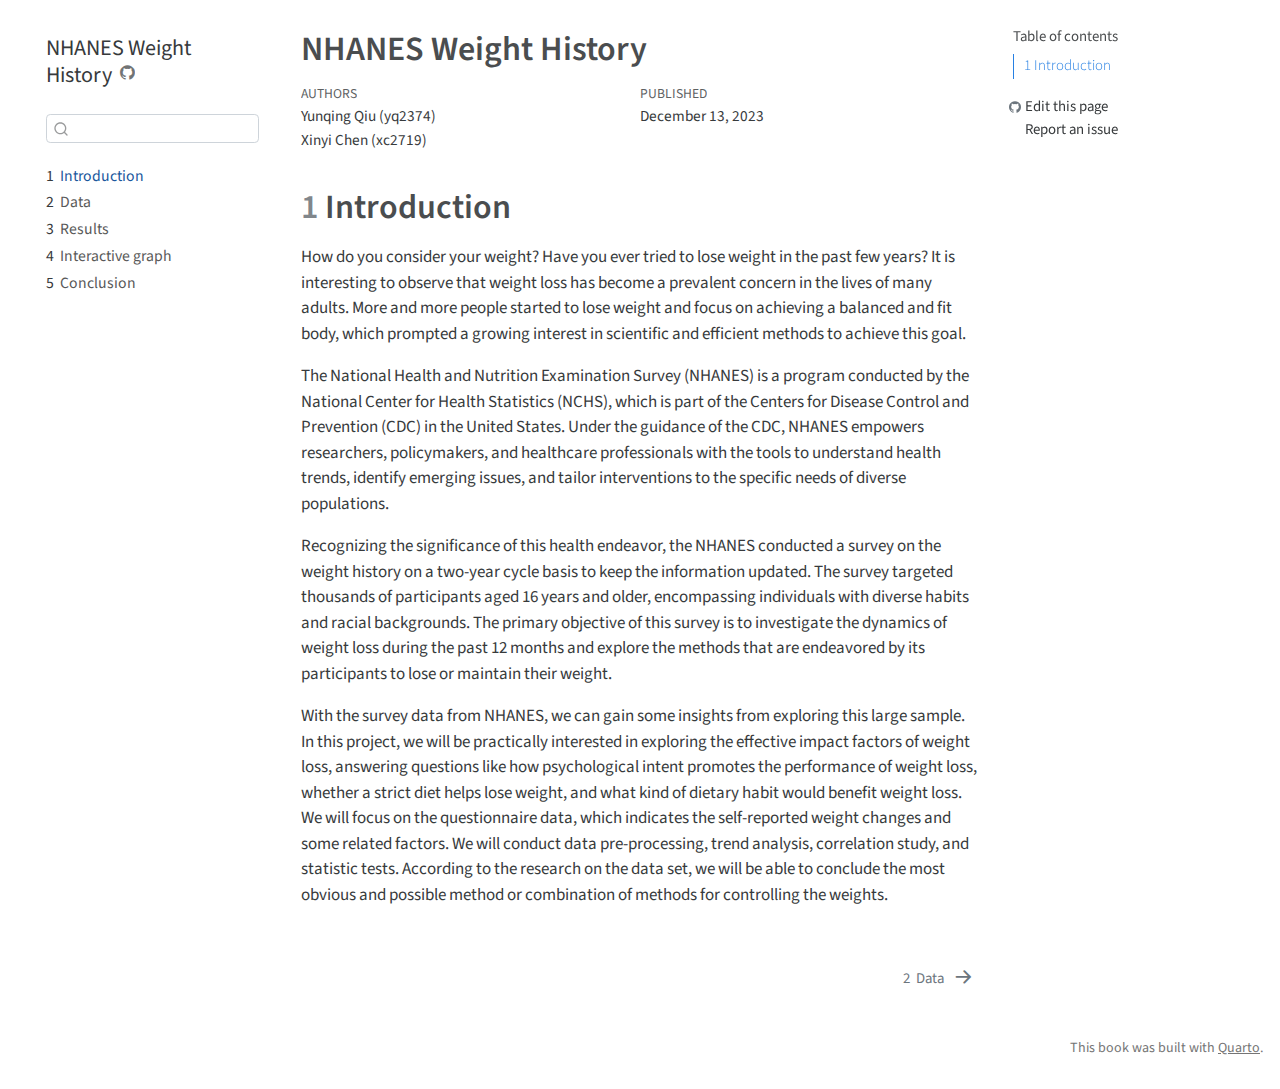
==== docs/index.html @ 62592dca "Modify some stuff on dataset and change some tiny stuff on previous version." ====
<!DOCTYPE html>
<html xmlns="http://www.w3.org/1999/xhtml" lang="en" xml:lang="en"><head>

<meta charset="utf-8">
<meta name="generator" content="quarto-1.3.433">

<meta name="viewport" content="width=device-width, initial-scale=1.0, user-scalable=yes">

<meta name="author" content="Yunqing Qiu (yq2374)">
<meta name="author" content="Xinyi Chen (xc2719)">
<meta name="dcterms.date" content="2023-12-13">

<title>NHANES Weight History</title>
<style>
code{white-space: pre-wrap;}
span.smallcaps{font-variant: small-caps;}
div.columns{display: flex; gap: min(4vw, 1.5em);}
div.column{flex: auto; overflow-x: auto;}
div.hanging-indent{margin-left: 1.5em; text-indent: -1.5em;}
ul.task-list{list-style: none;}
ul.task-list li input[type="checkbox"] {
  width: 0.8em;
  margin: 0 0.8em 0.2em -1em; /* quarto-specific, see https://github.com/quarto-dev/quarto-cli/issues/4556 */ 
  vertical-align: middle;
}
</style>


<script src="site_libs/quarto-nav/quarto-nav.js"></script>
<script src="site_libs/quarto-nav/headroom.min.js"></script>
<script src="site_libs/clipboard/clipboard.min.js"></script>
<script src="site_libs/quarto-search/autocomplete.umd.js"></script>
<script src="site_libs/quarto-search/fuse.min.js"></script>
<script src="site_libs/quarto-search/quarto-search.js"></script>
<meta name="quarto:offset" content="./">
<link href="./data.html" rel="next">
<script src="site_libs/quarto-html/quarto.js"></script>
<script src="site_libs/quarto-html/popper.min.js"></script>
<script src="site_libs/quarto-html/tippy.umd.min.js"></script>
<script src="site_libs/quarto-html/anchor.min.js"></script>
<link href="site_libs/quarto-html/tippy.css" rel="stylesheet">
<link href="site_libs/quarto-html/quarto-syntax-highlighting.css" rel="stylesheet" id="quarto-text-highlighting-styles">
<script src="site_libs/bootstrap/bootstrap.min.js"></script>
<link href="site_libs/bootstrap/bootstrap-icons.css" rel="stylesheet">
<link href="site_libs/bootstrap/bootstrap.min.css" rel="stylesheet" id="quarto-bootstrap" data-mode="light">
<script id="quarto-search-options" type="application/json">{
  "location": "sidebar",
  "copy-button": false,
  "collapse-after": 3,
  "panel-placement": "start",
  "type": "textbox",
  "limit": 20,
  "language": {
    "search-no-results-text": "No results",
    "search-matching-documents-text": "matching documents",
    "search-copy-link-title": "Copy link to search",
    "search-hide-matches-text": "Hide additional matches",
    "search-more-match-text": "more match in this document",
    "search-more-matches-text": "more matches in this document",
    "search-clear-button-title": "Clear",
    "search-detached-cancel-button-title": "Cancel",
    "search-submit-button-title": "Submit",
    "search-label": "Search"
  }
}</script>


</head>

<body class="nav-sidebar floating">

<div id="quarto-search-results"></div>
  <header id="quarto-header" class="headroom fixed-top">
  <nav class="quarto-secondary-nav">
    <div class="container-fluid d-flex">
      <button type="button" class="quarto-btn-toggle btn" data-bs-toggle="collapse" data-bs-target="#quarto-sidebar,#quarto-sidebar-glass" aria-controls="quarto-sidebar" aria-expanded="false" aria-label="Toggle sidebar navigation" onclick="if (window.quartoToggleHeadroom) { window.quartoToggleHeadroom(); }">
        <i class="bi bi-layout-text-sidebar-reverse"></i>
      </button>
      <nav class="quarto-page-breadcrumbs" aria-label="breadcrumb"><ol class="breadcrumb"><li class="breadcrumb-item"><a href="./index.html"><span class="chapter-number">1</span>&nbsp; <span class="chapter-title">Introduction</span></a></li></ol></nav>
      <a class="flex-grow-1" role="button" data-bs-toggle="collapse" data-bs-target="#quarto-sidebar,#quarto-sidebar-glass" aria-controls="quarto-sidebar" aria-expanded="false" aria-label="Toggle sidebar navigation" onclick="if (window.quartoToggleHeadroom) { window.quartoToggleHeadroom(); }">      
      </a>
      <button type="button" class="btn quarto-search-button" aria-label="" onclick="window.quartoOpenSearch();">
        <i class="bi bi-search"></i>
      </button>
    </div>
  </nav>
</header>
<!-- content -->
<div id="quarto-content" class="quarto-container page-columns page-rows-contents page-layout-article">
<!-- sidebar -->
  <nav id="quarto-sidebar" class="sidebar collapse collapse-horizontal sidebar-navigation floating overflow-auto">
    <div class="pt-lg-2 mt-2 text-left sidebar-header">
    <div class="sidebar-title mb-0 py-0">
      <a href="./">NHANES Weight History</a> 
        <div class="sidebar-tools-main">
    <a href="https://github.com/YunjiQ/NHANESweight" rel="" title="Source Code" class="quarto-navigation-tool px-1" aria-label="Source Code"><i class="bi bi-github"></i></a>
</div>
    </div>
      </div>
        <div class="mt-2 flex-shrink-0 align-items-center">
        <div class="sidebar-search">
        <div id="quarto-search" class="" title="Search"></div>
        </div>
        </div>
    <div class="sidebar-menu-container"> 
    <ul class="list-unstyled mt-1">
        <li class="sidebar-item">
  <div class="sidebar-item-container"> 
  <a href="./index.html" class="sidebar-item-text sidebar-link active">
 <span class="menu-text"><span class="chapter-number">1</span>&nbsp; <span class="chapter-title">Introduction</span></span></a>
  </div>
</li>
        <li class="sidebar-item">
  <div class="sidebar-item-container"> 
  <a href="./data.html" class="sidebar-item-text sidebar-link">
 <span class="menu-text"><span class="chapter-number">2</span>&nbsp; <span class="chapter-title">Data</span></span></a>
  </div>
</li>
        <li class="sidebar-item">
  <div class="sidebar-item-container"> 
  <a href="./results.html" class="sidebar-item-text sidebar-link">
 <span class="menu-text"><span class="chapter-number">3</span>&nbsp; <span class="chapter-title">Results</span></span></a>
  </div>
</li>
        <li class="sidebar-item">
  <div class="sidebar-item-container"> 
  <a href="./d3graph.html" class="sidebar-item-text sidebar-link">
 <span class="menu-text"><span class="chapter-number">4</span>&nbsp; <span class="chapter-title">Interactive graph</span></span></a>
  </div>
</li>
        <li class="sidebar-item">
  <div class="sidebar-item-container"> 
  <a href="./conclusion.html" class="sidebar-item-text sidebar-link">
 <span class="menu-text"><span class="chapter-number">5</span>&nbsp; <span class="chapter-title">Conclusion</span></span></a>
  </div>
</li>
    </ul>
    </div>
</nav>
<div id="quarto-sidebar-glass" data-bs-toggle="collapse" data-bs-target="#quarto-sidebar,#quarto-sidebar-glass"></div>
<!-- margin-sidebar -->
    <div id="quarto-margin-sidebar" class="sidebar margin-sidebar">
        <nav id="TOC" role="doc-toc" class="toc-active">
    <h2 id="toc-title">Table of contents</h2>
   
  <ul>
  <li><a href="#introduction" id="toc-introduction" class="nav-link active" data-scroll-target="#introduction"><span class="header-section-number">1</span> Introduction</a></li>
  </ul>
<div class="toc-actions"><div><i class="bi bi-github"></i></div><div class="action-links"><p><a href="https://github.com/YunjiQ/NHANESweight/edit/main/index.qmd" class="toc-action">Edit this page</a></p><p><a href="https://github.com/YunjiQ/NHANESweight/issues/new" class="toc-action">Report an issue</a></p></div></div></nav>
    </div>
<!-- main -->
<main class="content" id="quarto-document-content">

<header id="title-block-header" class="quarto-title-block default">
<div class="quarto-title">
<h1 class="title">NHANES Weight History</h1>
</div>



<div class="quarto-title-meta">

    <div>
    <div class="quarto-title-meta-heading">Authors</div>
    <div class="quarto-title-meta-contents">
             <p>Yunqing Qiu (yq2374) </p>
             <p>Xinyi Chen (xc2719) </p>
          </div>
  </div>
    
    <div>
    <div class="quarto-title-meta-heading">Published</div>
    <div class="quarto-title-meta-contents">
      <p class="date">December 13, 2023</p>
    </div>
  </div>
  
    
  </div>
  

</header>

<section id="introduction" class="level1" data-number="1">
<h1 data-number="1"><span class="header-section-number">1</span> Introduction</h1>
<p>How do you consider your weight? Have you ever tried to lose weight in the past few years? It is interesting to observe that weight loss has become a prevalent concern in the lives of many adults. More and more people started to lose weight and focus on achieving a balanced and fit body, which prompted a growing interest in scientific and efficient methods to achieve this goal.</p>
<p>The National Health and Nutrition Examination Survey (NHANES) is a program conducted by the National Center for Health Statistics (NCHS), which is part of the Centers for Disease Control and Prevention (CDC) in the United States. Under the guidance of the CDC, NHANES empowers researchers, policymakers, and healthcare professionals with the tools to understand health trends, identify emerging issues, and tailor interventions to the specific needs of diverse populations.</p>
<p>Recognizing the significance of this health endeavor, the NHANES conducted a survey on the weight history on a two-year cycle basis to keep the information updated. The survey targeted thousands of participants aged 16 years and older, encompassing individuals with diverse habits and racial backgrounds. The primary objective of this survey is to investigate the dynamics of weight loss during the past 12 months and explore the methods that are endeavored by its participants to lose or maintain their weight.</p>
<p>With the survey data from NHANES, we can gain some insights from exploring this large sample. In this project, we will be practically interested in exploring the effective impact factors of weight loss, answering questions like how psychological intent promotes the performance of weight loss, whether a strict diet helps lose weight, and what kind of dietary habit would benefit weight loss. We will focus on the questionnaire data, which indicates the self-reported weight changes and some related factors. We will conduct data pre-processing, trend analysis, correlation study, and statistic tests. According to the research on the data set, we will be able to conclude the most obvious and possible method or combination of methods for controlling the weights.</p>


</section>

</main> <!-- /main -->
<script id="quarto-html-after-body" type="application/javascript">
window.document.addEventListener("DOMContentLoaded", function (event) {
  const toggleBodyColorMode = (bsSheetEl) => {
    const mode = bsSheetEl.getAttribute("data-mode");
    const bodyEl = window.document.querySelector("body");
    if (mode === "dark") {
      bodyEl.classList.add("quarto-dark");
      bodyEl.classList.remove("quarto-light");
    } else {
      bodyEl.classList.add("quarto-light");
      bodyEl.classList.remove("quarto-dark");
    }
  }
  const toggleBodyColorPrimary = () => {
    const bsSheetEl = window.document.querySelector("link#quarto-bootstrap");
    if (bsSheetEl) {
      toggleBodyColorMode(bsSheetEl);
    }
  }
  toggleBodyColorPrimary();  
  const icon = "";
  const anchorJS = new window.AnchorJS();
  anchorJS.options = {
    placement: 'right',
    icon: icon
  };
  anchorJS.add('.anchored');
  const isCodeAnnotation = (el) => {
    for (const clz of el.classList) {
      if (clz.startsWith('code-annotation-')) {                     
        return true;
      }
    }
    return false;
  }
  const clipboard = new window.ClipboardJS('.code-copy-button', {
    text: function(trigger) {
      const codeEl = trigger.previousElementSibling.cloneNode(true);
      for (const childEl of codeEl.children) {
        if (isCodeAnnotation(childEl)) {
          childEl.remove();
        }
      }
      return codeEl.innerText;
    }
  });
  clipboard.on('success', function(e) {
    // button target
    const button = e.trigger;
    // don't keep focus
    button.blur();
    // flash "checked"
    button.classList.add('code-copy-button-checked');
    var currentTitle = button.getAttribute("title");
    button.setAttribute("title", "Copied!");
    let tooltip;
    if (window.bootstrap) {
      button.setAttribute("data-bs-toggle", "tooltip");
      button.setAttribute("data-bs-placement", "left");
      button.setAttribute("data-bs-title", "Copied!");
      tooltip = new bootstrap.Tooltip(button, 
        { trigger: "manual", 
          customClass: "code-copy-button-tooltip",
          offset: [0, -8]});
      tooltip.show();    
    }
    setTimeout(function() {
      if (tooltip) {
        tooltip.hide();
        button.removeAttribute("data-bs-title");
        button.removeAttribute("data-bs-toggle");
        button.removeAttribute("data-bs-placement");
      }
      button.setAttribute("title", currentTitle);
      button.classList.remove('code-copy-button-checked');
    }, 1000);
    // clear code selection
    e.clearSelection();
  });
  function tippyHover(el, contentFn) {
    const config = {
      allowHTML: true,
      content: contentFn,
      maxWidth: 500,
      delay: 100,
      arrow: false,
      appendTo: function(el) {
          return el.parentElement;
      },
      interactive: true,
      interactiveBorder: 10,
      theme: 'quarto',
      placement: 'bottom-start'
    };
    window.tippy(el, config); 
  }
  const noterefs = window.document.querySelectorAll('a[role="doc-noteref"]');
  for (var i=0; i<noterefs.length; i++) {
    const ref = noterefs[i];
    tippyHover(ref, function() {
      // use id or data attribute instead here
      let href = ref.getAttribute('data-footnote-href') || ref.getAttribute('href');
      try { href = new URL(href).hash; } catch {}
      const id = href.replace(/^#\/?/, "");
      const note = window.document.getElementById(id);
      return note.innerHTML;
    });
  }
      let selectedAnnoteEl;
      const selectorForAnnotation = ( cell, annotation) => {
        let cellAttr = 'data-code-cell="' + cell + '"';
        let lineAttr = 'data-code-annotation="' +  annotation + '"';
        const selector = 'span[' + cellAttr + '][' + lineAttr + ']';
        return selector;
      }
      const selectCodeLines = (annoteEl) => {
        const doc = window.document;
        const targetCell = annoteEl.getAttribute("data-target-cell");
        const targetAnnotation = annoteEl.getAttribute("data-target-annotation");
        const annoteSpan = window.document.querySelector(selectorForAnnotation(targetCell, targetAnnotation));
        const lines = annoteSpan.getAttribute("data-code-lines").split(",");
        const lineIds = lines.map((line) => {
          return targetCell + "-" + line;
        })
        let top = null;
        let height = null;
        let parent = null;
        if (lineIds.length > 0) {
            //compute the position of the single el (top and bottom and make a div)
            const el = window.document.getElementById(lineIds[0]);
            top = el.offsetTop;
            height = el.offsetHeight;
            parent = el.parentElement.parentElement;
          if (lineIds.length > 1) {
            const lastEl = window.document.getElementById(lineIds[lineIds.length - 1]);
            const bottom = lastEl.offsetTop + lastEl.offsetHeight;
            height = bottom - top;
          }
          if (top !== null && height !== null && parent !== null) {
            // cook up a div (if necessary) and position it 
            let div = window.document.getElementById("code-annotation-line-highlight");
            if (div === null) {
              div = window.document.createElement("div");
              div.setAttribute("id", "code-annotation-line-highlight");
              div.style.position = 'absolute';
              parent.appendChild(div);
            }
            div.style.top = top - 2 + "px";
            div.style.height = height + 4 + "px";
            let gutterDiv = window.document.getElementById("code-annotation-line-highlight-gutter");
            if (gutterDiv === null) {
              gutterDiv = window.document.createElement("div");
              gutterDiv.setAttribute("id", "code-annotation-line-highlight-gutter");
              gutterDiv.style.position = 'absolute';
              const codeCell = window.document.getElementById(targetCell);
              const gutter = codeCell.querySelector('.code-annotation-gutter');
              gutter.appendChild(gutterDiv);
            }
            gutterDiv.style.top = top - 2 + "px";
            gutterDiv.style.height = height + 4 + "px";
          }
          selectedAnnoteEl = annoteEl;
        }
      };
      const unselectCodeLines = () => {
        const elementsIds = ["code-annotation-line-highlight", "code-annotation-line-highlight-gutter"];
        elementsIds.forEach((elId) => {
          const div = window.document.getElementById(elId);
          if (div) {
            div.remove();
          }
        });
        selectedAnnoteEl = undefined;
      };
      // Attach click handler to the DT
      const annoteDls = window.document.querySelectorAll('dt[data-target-cell]');
      for (const annoteDlNode of annoteDls) {
        annoteDlNode.addEventListener('click', (event) => {
          const clickedEl = event.target;
          if (clickedEl !== selectedAnnoteEl) {
            unselectCodeLines();
            const activeEl = window.document.querySelector('dt[data-target-cell].code-annotation-active');
            if (activeEl) {
              activeEl.classList.remove('code-annotation-active');
            }
            selectCodeLines(clickedEl);
            clickedEl.classList.add('code-annotation-active');
          } else {
            // Unselect the line
            unselectCodeLines();
            clickedEl.classList.remove('code-annotation-active');
          }
        });
      }
  const findCites = (el) => {
    const parentEl = el.parentElement;
    if (parentEl) {
      const cites = parentEl.dataset.cites;
      if (cites) {
        return {
          el,
          cites: cites.split(' ')
        };
      } else {
        return findCites(el.parentElement)
      }
    } else {
      return undefined;
    }
  };
  var bibliorefs = window.document.querySelectorAll('a[role="doc-biblioref"]');
  for (var i=0; i<bibliorefs.length; i++) {
    const ref = bibliorefs[i];
    const citeInfo = findCites(ref);
    if (citeInfo) {
      tippyHover(citeInfo.el, function() {
        var popup = window.document.createElement('div');
        citeInfo.cites.forEach(function(cite) {
          var citeDiv = window.document.createElement('div');
          citeDiv.classList.add('hanging-indent');
          citeDiv.classList.add('csl-entry');
          var biblioDiv = window.document.getElementById('ref-' + cite);
          if (biblioDiv) {
            citeDiv.innerHTML = biblioDiv.innerHTML;
          }
          popup.appendChild(citeDiv);
        });
        return popup.innerHTML;
      });
    }
  }
});
</script>
<nav class="page-navigation">
  <div class="nav-page nav-page-previous">
  </div>
  <div class="nav-page nav-page-next">
      <a href="./data.html" class="pagination-link">
        <span class="nav-page-text"><span class="chapter-number">2</span>&nbsp; <span class="chapter-title">Data</span></span> <i class="bi bi-arrow-right-short"></i>
      </a>
  </div>
</nav>
</div> <!-- /content -->
<footer class="footer">
  <div class="nav-footer">
    <div class="nav-footer-left">
      &nbsp;
    </div>   
    <div class="nav-footer-center">
      &nbsp;
    </div>
    <div class="nav-footer-right">This book was built with <a href="https://quarto.org/">Quarto</a>.</div>
  </div>
</footer>



</body></html>
---- docs/site_libs/quarto-html/tippy.css ----
.tippy-box[data-animation=fade][data-state=hidden]{opacity:0}[data-tippy-root]{max-width:calc(100vw - 10px)}.tippy-box{position:relative;background-color:#333;color:#fff;border-radius:4px;font-size:14px;line-height:1.4;white-space:normal;outline:0;transition-property:transform,visibility,opacity}.tippy-box[data-placement^=top]>.tippy-arrow{bottom:0}.tippy-box[data-placement^=top]>.tippy-arrow:before{bottom:-7px;left:0;border-width:8px 8px 0;border-top-color:initial;transform-origin:center top}.tippy-box[data-placement^=bottom]>.tippy-arrow{top:0}.tippy-box[data-placement^=bottom]>.tippy-arrow:before{top:-7px;left:0;border-width:0 8px 8px;border-bottom-color:initial;transform-origin:center bottom}.tippy-box[data-placement^=left]>.tippy-arrow{right:0}.tippy-box[data-placement^=left]>.tippy-arrow:before{border-width:8px 0 8px 8px;border-left-color:initial;right:-7px;transform-origin:center left}.tippy-box[data-placement^=right]>.tippy-arrow{left:0}.tippy-box[data-placement^=right]>.tippy-arrow:before{left:-7px;border-width:8px 8px 8px 0;border-right-color:initial;transform-origin:center right}.tippy-box[data-inertia][data-state=visible]{transition-timing-function:cubic-bezier(.54,1.5,.38,1.11)}.tippy-arrow{width:16px;height:16px;color:#333}.tippy-arrow:before{content:"";position:absolute;border-color:transparent;border-style:solid}.tippy-content{position:relative;padding:5px 9px;z-index:1}
---- docs/site_libs/quarto-html/quarto-syntax-highlighting.css ----
/* quarto syntax highlight colors */
:root {
  --quarto-hl-ot-color: #003B4F;
  --quarto-hl-at-color: #657422;
  --quarto-hl-ss-color: #20794D;
  --quarto-hl-an-color: #5E5E5E;
  --quarto-hl-fu-color: #4758AB;
  --quarto-hl-st-color: #20794D;
  --quarto-hl-cf-color: #003B4F;
  --quarto-hl-op-color: #5E5E5E;
  --quarto-hl-er-color: #AD0000;
  --quarto-hl-bn-color: #AD0000;
  --quarto-hl-al-color: #AD0000;
  --quarto-hl-va-color: #111111;
  --quarto-hl-bu-color: inherit;
  --quarto-hl-ex-color: inherit;
  --quarto-hl-pp-color: #AD0000;
  --quarto-hl-in-color: #5E5E5E;
  --quarto-hl-vs-color: #20794D;
  --quarto-hl-wa-color: #5E5E5E;
  --quarto-hl-do-color: #5E5E5E;
  --quarto-hl-im-color: #00769E;
  --quarto-hl-ch-color: #20794D;
  --quarto-hl-dt-color: #AD0000;
  --quarto-hl-fl-color: #AD0000;
  --quarto-hl-co-color: #5E5E5E;
  --quarto-hl-cv-color: #5E5E5E;
  --quarto-hl-cn-color: #8f5902;
  --quarto-hl-sc-color: #5E5E5E;
  --quarto-hl-dv-color: #AD0000;
  --quarto-hl-kw-color: #003B4F;
}

/* other quarto variables */
:root {
  --quarto-font-monospace: SFMono-Regular, Menlo, Monaco, Consolas, "Liberation Mono", "Courier New", monospace;
}

pre > code.sourceCode > span {
  color: #003B4F;
}

code span {
  color: #003B4F;
}

code.sourceCode > span {
  color: #003B4F;
}

div.sourceCode,
div.sourceCode pre.sourceCode {
  color: #003B4F;
}

code span.ot {
  color: #003B4F;
  font-style: inherit;
}

code span.at {
  color: #657422;
  font-style: inherit;
}

code span.ss {
  color: #20794D;
  font-style: inherit;
}

code span.an {
  color: #5E5E5E;
  font-style: inherit;
}

code span.fu {
  color: #4758AB;
  font-style: inherit;
}

code span.st {
  color: #20794D;
  font-style: inherit;
}

code span.cf {
  color: #003B4F;
  font-style: inherit;
}

code span.op {
  color: #5E5E5E;
  font-style: inherit;
}

code span.er {
  color: #AD0000;
  font-style: inherit;
}

code span.bn {
  color: #AD0000;
  font-style: inherit;
}

code span.al {
  color: #AD0000;
  font-style: inherit;
}

code span.va {
  color: #111111;
  font-style: inherit;
}

code span.bu {
  font-style: inherit;
}

code span.ex {
  font-style: inherit;
}

code span.pp {
  color: #AD0000;
  font-style: inherit;
}

code span.in {
  color: #5E5E5E;
  font-style: inherit;
}

code span.vs {
  color: #20794D;
  font-style: inherit;
}

code span.wa {
  color: #5E5E5E;
  font-style: italic;
}

code span.do {
  color: #5E5E5E;
  font-style: italic;
}

code span.im {
  color: #00769E;
  font-style: inherit;
}

code span.ch {
  color: #20794D;
  font-style: inherit;
}

code span.dt {
  color: #AD0000;
  font-style: inherit;
}

code span.fl {
  color: #AD0000;
  font-style: inherit;
}

code span.co {
  color: #5E5E5E;
  font-style: inherit;
}

code span.cv {
  color: #5E5E5E;
  font-style: italic;
}

code span.cn {
  color: #8f5902;
  font-style: inherit;
}

code span.sc {
  color: #5E5E5E;
  font-style: inherit;
}

code span.dv {
  color: #AD0000;
  font-style: inherit;
}

code span.kw {
  color: #003B4F;
  font-style: inherit;
}

.prevent-inlining {
  content: "</";
}

/*# sourceMappingURL=debc5d5d77c3f9108843748ff7464032.css.map */
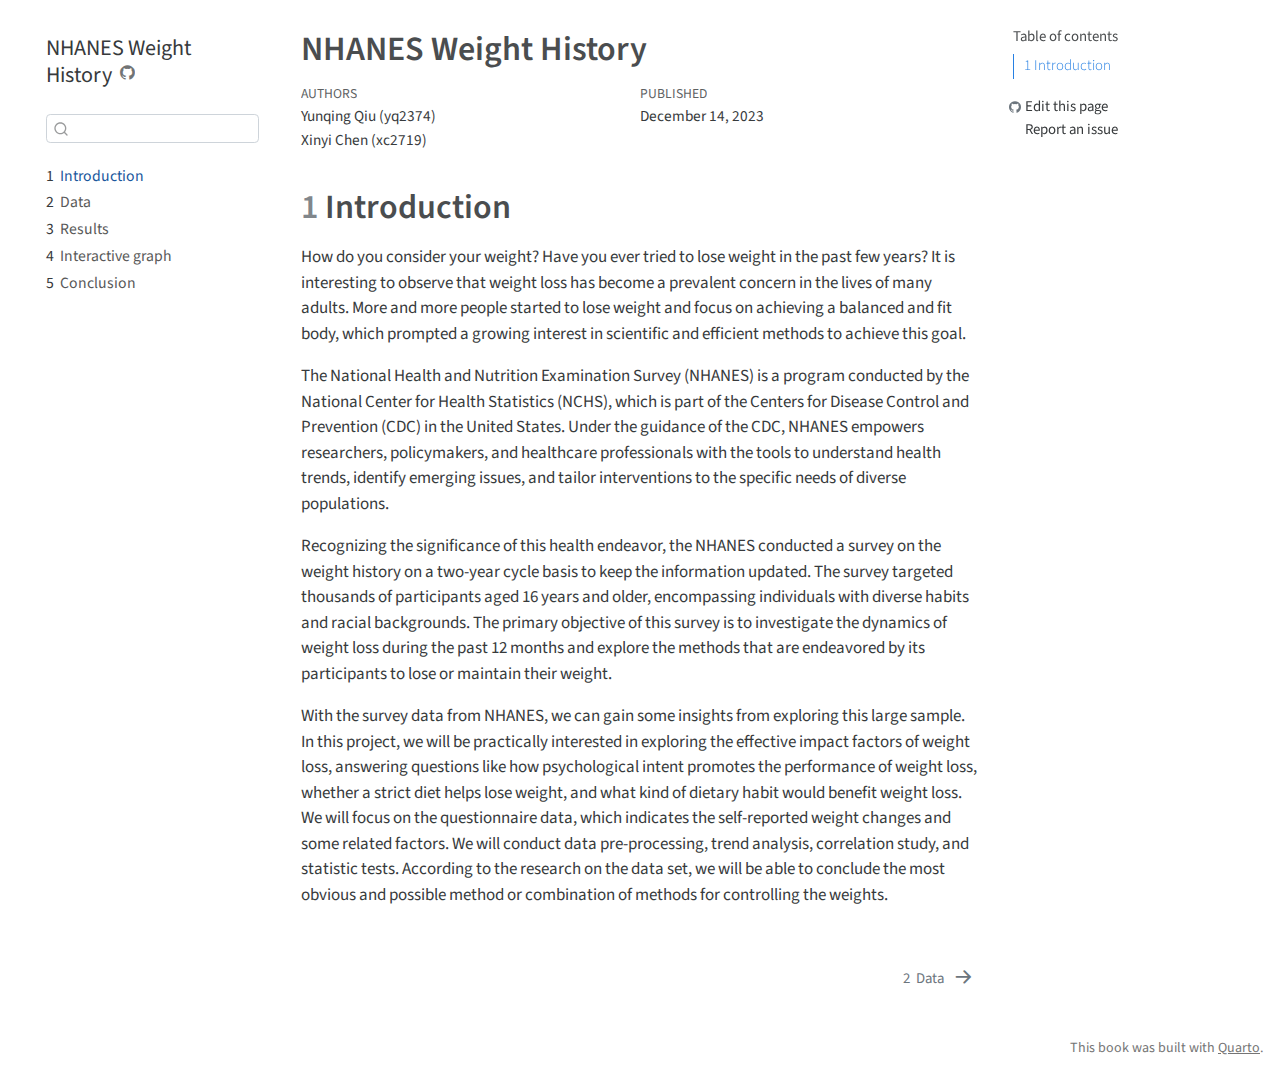
==== commit c4f95fb6: "update graphs" ====
--- a/docs/index.html
+++ b/docs/index.html
@@ -2,13 +2,13 @@
 <html xmlns="http://www.w3.org/1999/xhtml" lang="en" xml:lang="en"><head>
 
 <meta charset="utf-8">
-<meta name="generator" content="quarto-1.3.433">
+<meta name="generator" content="quarto-1.3.353">
 
 <meta name="viewport" content="width=device-width, initial-scale=1.0, user-scalable=yes">
 
 <meta name="author" content="Yunqing Qiu (yq2374)">
 <meta name="author" content="Xinyi Chen (xc2719)">
-<meta name="dcterms.date" content="2023-12-13">
+<meta name="dcterms.date" content="2023-12-14">
 
 <title>NHANES Weight History</title>
 <style>
@@ -59,8 +59,7 @@
     "search-more-matches-text": "more matches in this document",
     "search-clear-button-title": "Clear",
     "search-detached-cancel-button-title": "Cancel",
-    "search-submit-button-title": "Submit",
-    "search-label": "Search"
+    "search-submit-button-title": "Submit"
   }
 }</script>
 
@@ -79,7 +78,7 @@
       <nav class="quarto-page-breadcrumbs" aria-label="breadcrumb"><ol class="breadcrumb"><li class="breadcrumb-item"><a href="./index.html"><span class="chapter-number">1</span>&nbsp; <span class="chapter-title">Introduction</span></a></li></ol></nav>
       <a class="flex-grow-1" role="button" data-bs-toggle="collapse" data-bs-target="#quarto-sidebar,#quarto-sidebar-glass" aria-controls="quarto-sidebar" aria-expanded="false" aria-label="Toggle sidebar navigation" onclick="if (window.quartoToggleHeadroom) { window.quartoToggleHeadroom(); }">      
       </a>
-      <button type="button" class="btn quarto-search-button" aria-label="" onclick="window.quartoOpenSearch();">
+      <button type="button" class="btn quarto-search-button" aria-label="Search" onclick="window.quartoOpenSearch();">
         <i class="bi bi-search"></i>
       </button>
     </div>
@@ -93,7 +92,7 @@
     <div class="sidebar-title mb-0 py-0">
       <a href="./">NHANES Weight History</a> 
         <div class="sidebar-tools-main">
-    <a href="https://github.com/YunjiQ/NHANESweight" rel="" title="Source Code" class="quarto-navigation-tool px-1" aria-label="Source Code"><i class="bi bi-github"></i></a>
+    <a href="https://github.com/YunjiQ/NHANESweight" title="Source Code" class="quarto-navigation-tool px-1" aria-label="Source Code"><i class="bi bi-github"></i></a>
 </div>
     </div>
       </div>
@@ -171,7 +170,7 @@
     <div>
     <div class="quarto-title-meta-heading">Published</div>
     <div class="quarto-title-meta-contents">
-      <p class="date">December 13, 2023</p>
+      <p class="date">December 14, 2023</p>
     </div>
   </div>
   
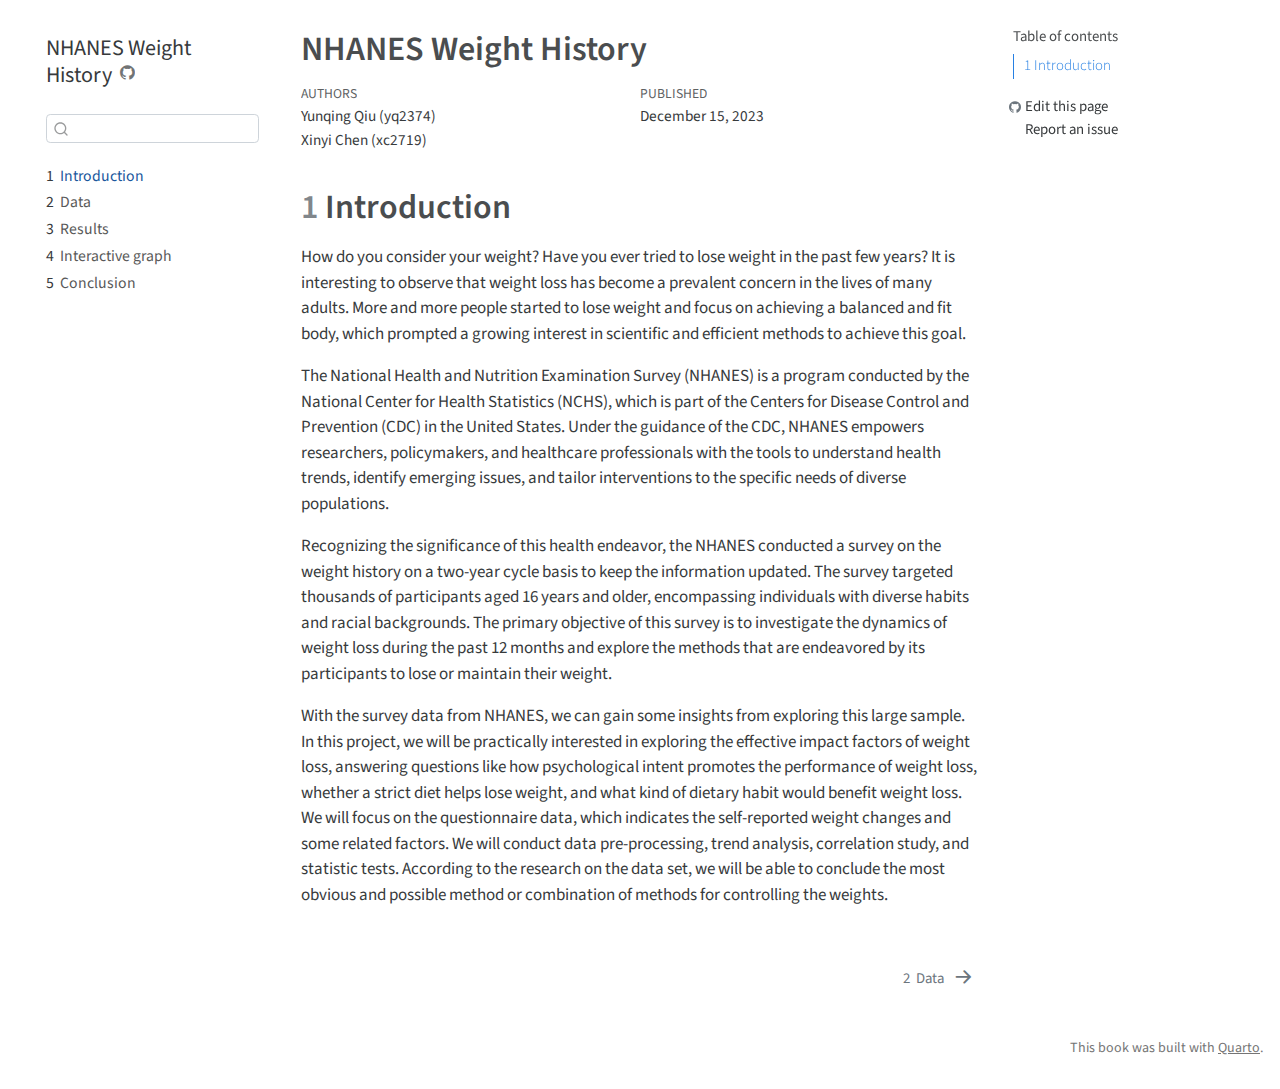
==== commit 988438be: "Modify a little bit on conclusion and final rendering." ====
--- a/docs/index.html
+++ b/docs/index.html
@@ -2,13 +2,13 @@
 <html xmlns="http://www.w3.org/1999/xhtml" lang="en" xml:lang="en"><head>
 
 <meta charset="utf-8">
-<meta name="generator" content="quarto-1.3.353">
+<meta name="generator" content="quarto-1.3.433">
 
 <meta name="viewport" content="width=device-width, initial-scale=1.0, user-scalable=yes">
 
 <meta name="author" content="Yunqing Qiu (yq2374)">
 <meta name="author" content="Xinyi Chen (xc2719)">
-<meta name="dcterms.date" content="2023-12-14">
+<meta name="dcterms.date" content="2023-12-15">
 
 <title>NHANES Weight History</title>
 <style>
@@ -59,7 +59,8 @@
     "search-more-matches-text": "more matches in this document",
     "search-clear-button-title": "Clear",
     "search-detached-cancel-button-title": "Cancel",
-    "search-submit-button-title": "Submit"
+    "search-submit-button-title": "Submit",
+    "search-label": "Search"
   }
 }</script>
 
@@ -78,7 +79,7 @@
       <nav class="quarto-page-breadcrumbs" aria-label="breadcrumb"><ol class="breadcrumb"><li class="breadcrumb-item"><a href="./index.html"><span class="chapter-number">1</span>&nbsp; <span class="chapter-title">Introduction</span></a></li></ol></nav>
       <a class="flex-grow-1" role="button" data-bs-toggle="collapse" data-bs-target="#quarto-sidebar,#quarto-sidebar-glass" aria-controls="quarto-sidebar" aria-expanded="false" aria-label="Toggle sidebar navigation" onclick="if (window.quartoToggleHeadroom) { window.quartoToggleHeadroom(); }">      
       </a>
-      <button type="button" class="btn quarto-search-button" aria-label="Search" onclick="window.quartoOpenSearch();">
+      <button type="button" class="btn quarto-search-button" aria-label="" onclick="window.quartoOpenSearch();">
         <i class="bi bi-search"></i>
       </button>
     </div>
@@ -92,7 +93,7 @@
     <div class="sidebar-title mb-0 py-0">
       <a href="./">NHANES Weight History</a> 
         <div class="sidebar-tools-main">
-    <a href="https://github.com/YunjiQ/NHANESweight" title="Source Code" class="quarto-navigation-tool px-1" aria-label="Source Code"><i class="bi bi-github"></i></a>
+    <a href="https://github.com/YunjiQ/NHANESweight" rel="" title="Source Code" class="quarto-navigation-tool px-1" aria-label="Source Code"><i class="bi bi-github"></i></a>
 </div>
     </div>
       </div>
@@ -170,7 +171,7 @@
     <div>
     <div class="quarto-title-meta-heading">Published</div>
     <div class="quarto-title-meta-contents">
-      <p class="date">December 14, 2023</p>
+      <p class="date">December 15, 2023</p>
     </div>
   </div>
   
